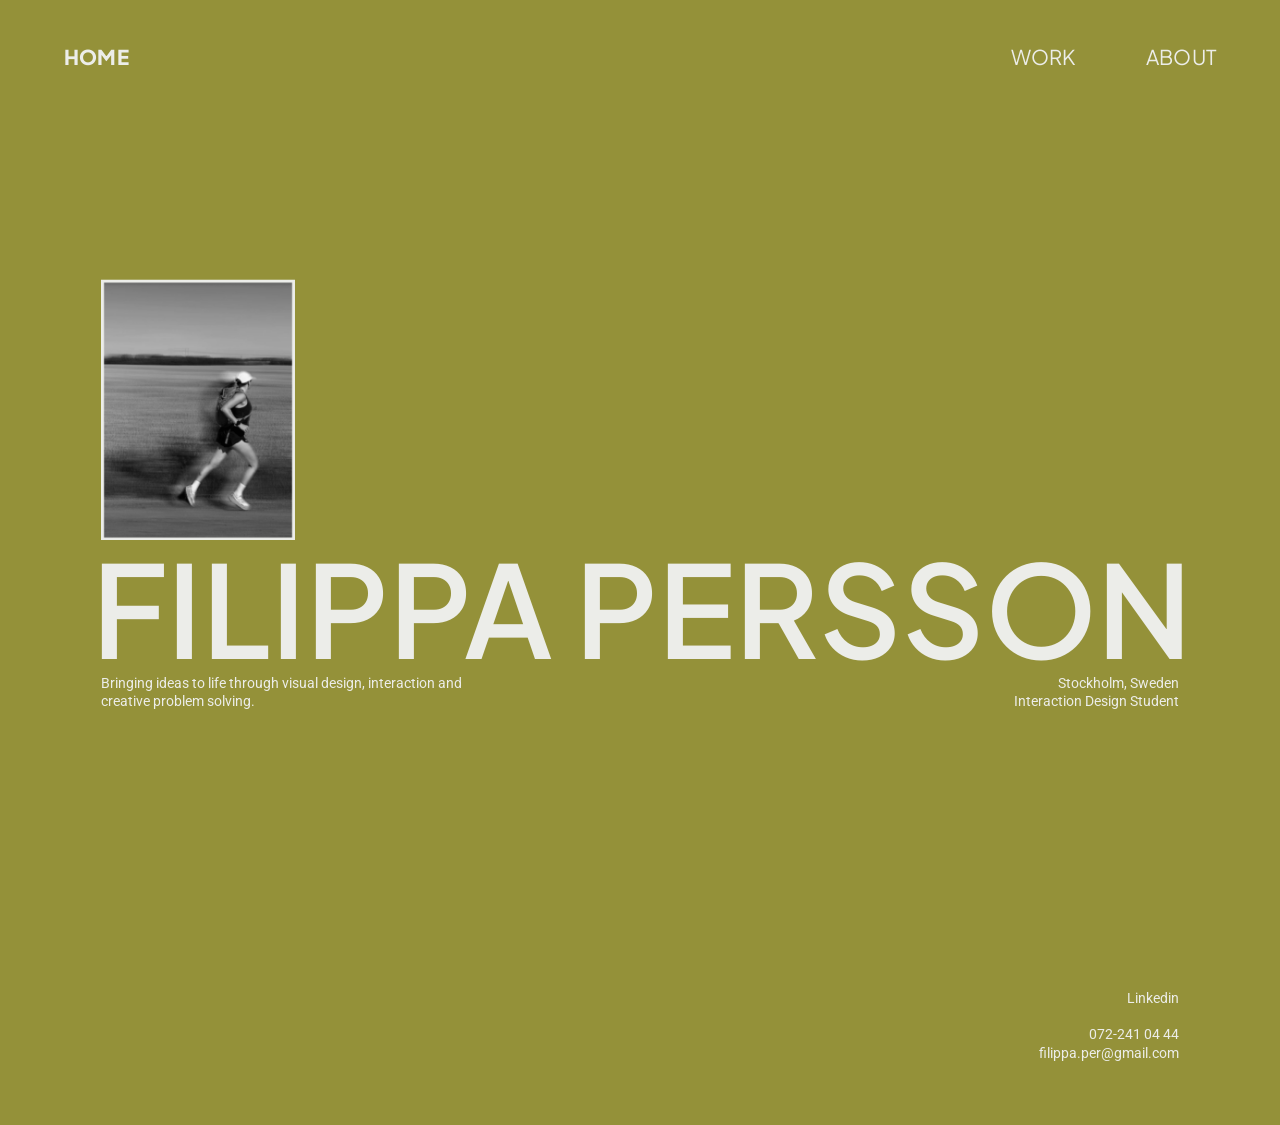
==== index.html @ 7ca0c6be "first commit" ====
<!DOCTYPE html>
<html lang="sv">
<head>
<meta name="theme-color" content="#949139">
<meta charset="UTF-8">
<meta name="viewport" content="width=device-width, initial-scale=1">
<title>Filippa Persson</title>
<link rel="preconnect" href="https://fonts.googleapis.com">
<link rel="preconnect" href="https://fonts.gstatic.com" crossorigin>
<link href="https://fonts.googleapis.com/css2?family=Plus+Jakarta+Sans:wght@500;600;700;800&family=Roboto:wght@300;400;500&display=swap" rel="stylesheet">
<link rel="stylesheet" href="style.css">
<style>
  :root { --nav-color: #ECEDE9; }

  /* Navbaren (layout, vikt, aktiv länk) styrs av style.css och är lika på alla sidor. */


  /* =====================================================================
     FÄRGER OCH TYPSNITT
     ===================================================================== */
  :root {
    --bg: #949139;
    --text: #ECEDE9;
    --heading-font: "Plus Jakarta Sans", sans-serif;
    --body-font: "Roboto", sans-serif;
    --content-left: 7.9vw;   /* vänster/höger marginal för innehållet */
    --hero-pad: max(var(--content-left), calc((100vw - 140vh) / 2));
  }

  /* ---------- Global typografi ---------- */
  html, body {
    margin: 0;
    background: var(--bg);
    color: var(--text);
    font-family: var(--body-font);
    font-weight: 400;
  }

  /* ---------- Hero ---------- */
  .hero {
    position: relative;
    min-height: 100vh;
    min-height: 100dvh;
    display: flex;
    flex-direction: column;
    justify-content: center;
    padding: 18vh var(--hero-pad) 8vh;
    margin-bottom: 25vh;
  }

  .hero__photo-wrap {
    width: 25vw;            /* startvärde, justeras av scriptet */
    overflow: hidden;
  }

  .hero__photo {
    display: block;
    width: 100%;            /* justeras av scriptet */
    max-width: none;
    height: auto;
  }

  .hero__name {
    margin: 1.4vh 0 0;
    font-family: var(--heading-font);
    font-weight: 600;
    font-size: 10vw;            /* startvärde, justeras av scriptet */
    line-height: 0.85;
    text-transform: uppercase;
    white-space: nowrap;
    letter-spacing: 0;
    color: var(--text);
  }

  .hero__meta {
    display: flex;
    justify-content: space-between;
    align-items: flex-start;
    gap: 2rem;
    margin-top: 1.4vh;
    font-family: var(--body-font);
    font-weight: 400;
    font-size: clamp(0.7rem, 1.1vw, 1.05rem);
    line-height: 1.3;
  }

  .hero__meta p { margin: 0; }
  .hero__meta p:last-child { text-align: right; }

  /* ---------- Kontakt ---------- */
  .hero__contact {
    position: absolute;
    right: var(--hero-pad);
    bottom: -18vh;
    text-align: right;
    font-family: var(--body-font);
    font-weight: 400;
    font-size: clamp(0.7rem, 1.1vw, 1.05rem);
    line-height: 1.3;
  }

  .hero__contact p { margin: 0; }
  .hero__contact p + p { margin-top: 1.3em; }

  .hero__contact a {
    color: inherit;
    text-decoration: none;
    transition: opacity 0.2s;
  }

  .hero__contact a:hover { opacity: 0.6; }


  /* ---------- Telefonnummer: klick kopierar numret ---------- */
  .phone { position: relative; display: inline-block; }

  .phone__btn {
    padding: 0;
    border: 0;
    background: none;
    color: inherit;
    font: inherit;
    cursor: pointer;
    transition: opacity 0.2s;
  }

  .phone__btn:hover { opacity: 0.6; }

  .phone__btn:focus-visible {
    outline: 2px solid var(--text);
    outline-offset: 4px;
  }

  /* Feedback som visas en kort stund efter kopiering */
  .phone__toast {
    position: absolute;
    right: 0;
    bottom: calc(100% + 0.6em);
    z-index: 5;
    padding: 0.45em 1em;
    background: var(--text);
    color: #000;
    text-align: left;
    white-space: nowrap;
    box-shadow: 0 4px 14px rgba(0, 0, 0, 0.18);
    opacity: 0;
    transform: translateY(4px);
    pointer-events: none;
    transition: opacity 0.2s, transform 0.2s;
  }

  .phone__toast.is-visible {
    opacity: 1;
    transform: translateY(0);
  }

  /* ---------- Mobil ---------- */
  @media (max-width: 600px) {
    .hero__meta { flex-direction: column; gap: 0.6rem; }
    .hero__meta p:last-child { text-align: left; }
    .hero__contact { position: static; text-align: left; margin-top: 2rem; }
    .phone__toast { right: auto; left: 0; }
  }

</style>
</head>
<body>

  <nav class="nav" aria-label="Huvudmeny">
    <a href="index.html" aria-current="page">Home</a>
    <div class="nav__right">
      <a href="work.html">Work</a>
      <a href="about.html">About</a>
    </div>
  </nav>

  <header class="hero" id="home">
    <div class="hero__photo-wrap">
      <img
        class="hero__photo"
        src="Springer.png"
        alt="Filippa Persson"
        decoding="async"
        fetchpriority="high"
      >
    </div>

    <h1 class="hero__name" id="heroName">Filippa Persson</h1>

    <div class="hero__meta">
      <p>Bringing ideas to life through visual design, interaction and<br>creative problem solving.</p>
      <p>Stockholm, Sweden<br>Interaction Design Student</p>
    </div>

    <address class="hero__contact" style="font-style: normal;">
      <p><a href="https://www.linkedin.com/in/persson-filippa" target="_blank" rel="noopener">Linkedin</a></p>
      <p>
        <span class="phone">
          <button class="phone__btn" id="phoneBtn" type="button" title="Klicka för att kopiera" aria-label="Kopiera telefonnumret 072-241 04 44">072-241 04 44</button>
          <span class="phone__toast" id="phoneToast" role="status" aria-live="polite">Telefonnumret kopierades</span>
        </span><br>
        <a href="mailto:filippa.per@gmail.com">filippa.per@gmail.com</a>
      </p>
    </address>
  </header>


  <script>
    const nameEl  = document.getElementById('heroName');
    const photoEl = document.querySelector('.hero__photo');
    const wrapEl  = document.querySelector('.hero__photo-wrap');
    const hero    = document.querySelector('.hero');
    const ctx     = document.createElement('canvas').getContext('2d');

    let frame = null;

    function findFrame() {
      const w = photoEl.naturalWidth, h = photoEl.naturalHeight;
      if (!w || !h) return;
      try {
        const c = document.createElement('canvas');
        c.width = w; c.height = h;
        const g = c.getContext('2d', { willReadFrequently: true });
        g.drawImage(photoEl, 0, 0);
        const d = g.getImageData(0, 0, w, h).data;
        let x0 = w, y0 = h, x1 = -1, y1 = -1;
        for (let y = 0; y < h; y++) {
          for (let x = 0; x < w; x++) {
            if (d[(y * w + x) * 4 + 3] > 20) {
              if (x < x0) x0 = x;
              if (x > x1) x1 = x;
              if (y < y0) y0 = y;
              if (y > y1) y1 = y;
            }
          }
        }
        if (x1 >= x0 && y1 >= y0) frame = { x: x0, y: y0, w: x1 - x0 + 1, h: y1 - y0 + 1 };
      } catch (e) {
        frame = null;
      }
    }

    function inkOf(text) {
      const m = ctx.measureText(text);
      return { left: m.actualBoundingBoxLeft, right: m.actualBoundingBoxRight,
               width: m.actualBoundingBoxLeft + m.actualBoundingBoxRight };
    }

    function layoutPhoto(targetW) {
      const nw = photoEl.naturalWidth, nh = photoEl.naturalHeight;
      if (!nw || !nh) { wrapEl.style.width = targetW + 'px'; return; }
      const f = frame || { x: 0, y: 0, w: nw, h: nh };
      const k = targetW / f.w;
      photoEl.style.width      = (nw * k) + 'px';
      photoEl.style.marginLeft = (-f.x * k) + 'px';
      photoEl.style.marginTop  = (-f.y * k) + 'px';
      wrapEl.style.width  = targetW + 'px';
      wrapEl.style.height = (f.h * k) + 'px';
    }

    function fitName() {
      const cs = getComputedStyle(hero);
      const avail = hero.clientWidth - parseFloat(cs.paddingLeft) - parseFloat(cs.paddingRight);

      const size = 200;
      ctx.font = `600 ${size}px "Plus Jakarta Sans", sans-serif`;

      const full  = inkOf(nameEl.textContent.trim().toUpperCase());
      const scale = avail / full.width;
      nameEl.style.fontSize = (size * scale) + 'px';
      nameEl.style.marginLeft = (full.left * scale) + 'px';

      layoutPhoto(inkOf('FILI').width * scale);
    }

    function onPhoto() { findFrame(); fitName(); }

    document.fonts.load('600 100px "Plus Jakarta Sans"').then(fitName);
    document.fonts.ready.then(fitName);
    if (photoEl.complete) onPhoto(); else photoEl.addEventListener('load', onPhoto);
    window.addEventListener('resize', fitName);
    fitName();
  </script>

  <script>
    // Klick på telefonnumret kopierar det och visar en kort bekräftelse
    (function () {
      const btn   = document.getElementById('phoneBtn');
      const toast = document.getElementById('phoneToast');
      if (!btn || !toast) return;
      const number = btn.textContent.trim();
      let timer;

      function fallbackCopy(text) {
        const ta = document.createElement('textarea');
        ta.value = text;
        ta.setAttribute('readonly', '');
        ta.style.position = 'fixed';
        ta.style.opacity = '0';
        document.body.appendChild(ta);
        ta.select();
        let ok = false;
        try { ok = document.execCommand('copy'); } catch (e) {}
        document.body.removeChild(ta);
        return ok;
      }

      function show(msg) {
        toast.textContent = msg;
        toast.classList.add('is-visible');
        clearTimeout(timer);
        timer = setTimeout(() => toast.classList.remove('is-visible'), 2000);
      }

      btn.addEventListener('click', async () => {
        let ok = false;
        try {
          await navigator.clipboard.writeText(number);
          ok = true;
        } catch (e) {
          ok = fallbackCopy(number);
        }
        show(ok ? 'Telefonnumret kopierades' : 'Kunde inte kopiera, markera numret manuellt');
      });
    })();
  </script>

  <script src="cursor.js"></script>

</body>
</html>
---- style.css ----
/* Alla vikter av Plus Jakarta Sans laddas här, en gång för alla sidor */
@import url("https://fonts.googleapis.com/css2?family=Plus+Jakarta+Sans:wght@200..800&display=swap");

:root {
  --bg: #949139;
  --text: #ECEDE9;
  --sans-heavy: "Plus Jakarta Sans", "Helvetica Neue", Arial, sans-serif;
  --serif: "Lora", Georgia, "Times New Roman", serif;
  --sans-light: "Roboto", "Helvetica Neue", Arial, sans-serif;
}

* {
  box-sizing: border-box;
  margin: 0;
  padding: 0;
}

html {
  scroll-behavior: smooth;
  overflow-y: scroll;
}

body {
  background: var(--bg);
  color: var(--text);
  font-family: var(--sans-light);
  font-weight: 400;
  overflow-x: hidden;
}

a {
  color: inherit;
  text-decoration: none;
}

a:focus-visible {
  outline: 2px solid var(--text);
  outline-offset: 4px;
}

/* ---------- Navigation ---------- */
:root { --nav-color: #ECEDE9; }
/* Tabbarens fontvikter: ändra bara här */
:root {
  --nav-weight: 400;          /* sidorna man inte är på */
  --nav-weight-active: 800;   /* sidan man är på */
}
/* =====================================================================
   NAVBAR – identisk på Home, Work och About (kopiera hela blocket
   oförändrat till alla sidor). Bara färgen styrs per sida via
   --nav-color.
   ===================================================================== */
html { overflow-y: scroll; }   /* alltid scrollist, så bredden är lika på alla sidor */

.nav {
  position: absolute !important;
  top: 2vh !important;
  left: 0 !important;
  right: 0 !important;
  margin: 0 !important;
  padding: 3vh 5vw !important;
  display: flex !important;
  justify-content: space-between !important;
  align-items: center !important;
  background: none !important;
  font-family: "Plus Jakarta Sans", "Helvetica Neue", Arial, sans-serif !important;
  font-weight: var(--nav-weight) !important;
  font-size: clamp(0.95rem, 1.6vw, 1.35rem) !important;
  line-height: 1.2 !important;
  letter-spacing: 0.01em !important;
  text-transform: uppercase !important;
  z-index: 3;
}

.nav__right {
  display: flex !important;
  gap: 5.5vw !important;
}

.nav a,
.nav a:link,
.nav a:visited,
.nav a:active {
  color: var(--nav-color) !important;
  font-family: "Plus Jakarta Sans", "Helvetica Neue", Arial, sans-serif !important;
  font-weight: var(--nav-weight) !important;
  font-size: inherit !important;
  line-height: 1.2 !important;
  text-decoration: none;
  transition: opacity 0.2s;
}

.nav a:hover { opacity: 0.6; }

/* Sidan man är på: fetare istället för understruken */
.nav a[aria-current="page"],
.nav a.active {
  font-weight: var(--nav-weight-active) !important;
  text-decoration: none !important;
}

/* Extra stark regel: vinner även om en sida har kvar gammal navbar-CSS inline */
html body .nav a[aria-current="page"],
html body .nav a.active {
  font-weight: var(--nav-weight-active) !important;
  text-decoration: none !important;
  text-decoration-line: none !important;
}

html body .nav a:not([aria-current="page"]):not(.active) {
  font-weight: var(--nav-weight) !important;
  text-decoration: none !important;
}
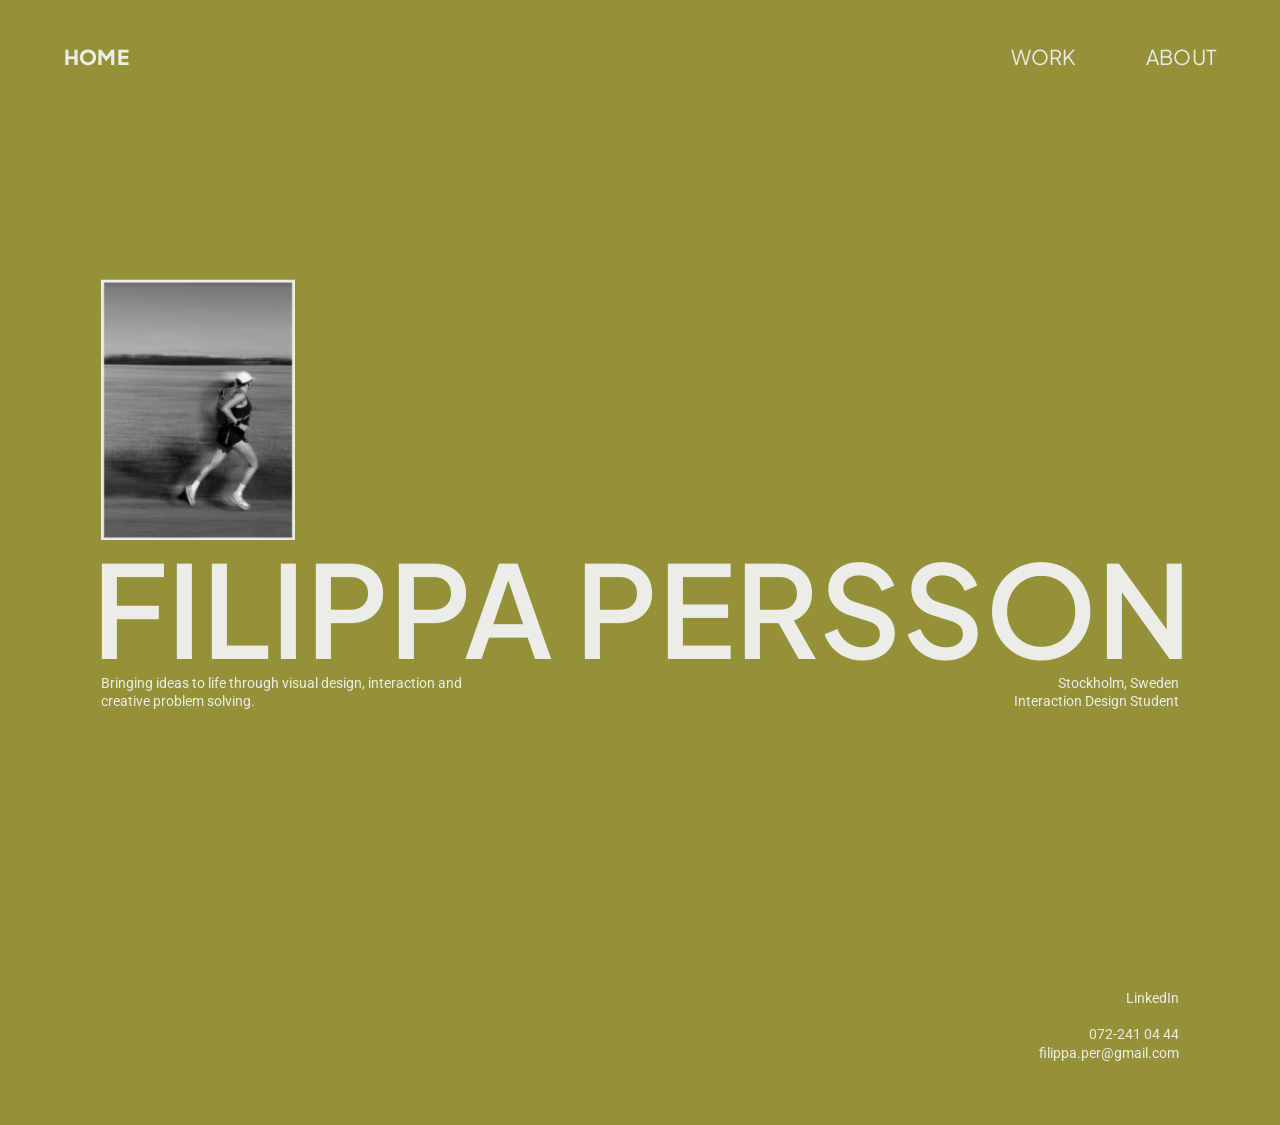
==== commit 35c9e522: "Uppdaterar About- och Home-sidan" ====
--- a/index.html
+++ b/index.html
@@ -193,7 +193,7 @@
     </div>
 
     <address class="hero__contact" style="font-style: normal;">
-      <p><a href="https://www.linkedin.com/in/persson-filippa" target="_blank" rel="noopener">Linkedin</a></p>
+      <p><a href="https://www.linkedin.com/in/persson-filippa" target="_blank" rel="noopener">LinkedIn</a></p>
       <p>
         <span class="phone">
           <button class="phone__btn" id="phoneBtn" type="button" title="Klicka för att kopiera" aria-label="Kopiera telefonnumret 072-241 04 44">072-241 04 44</button>
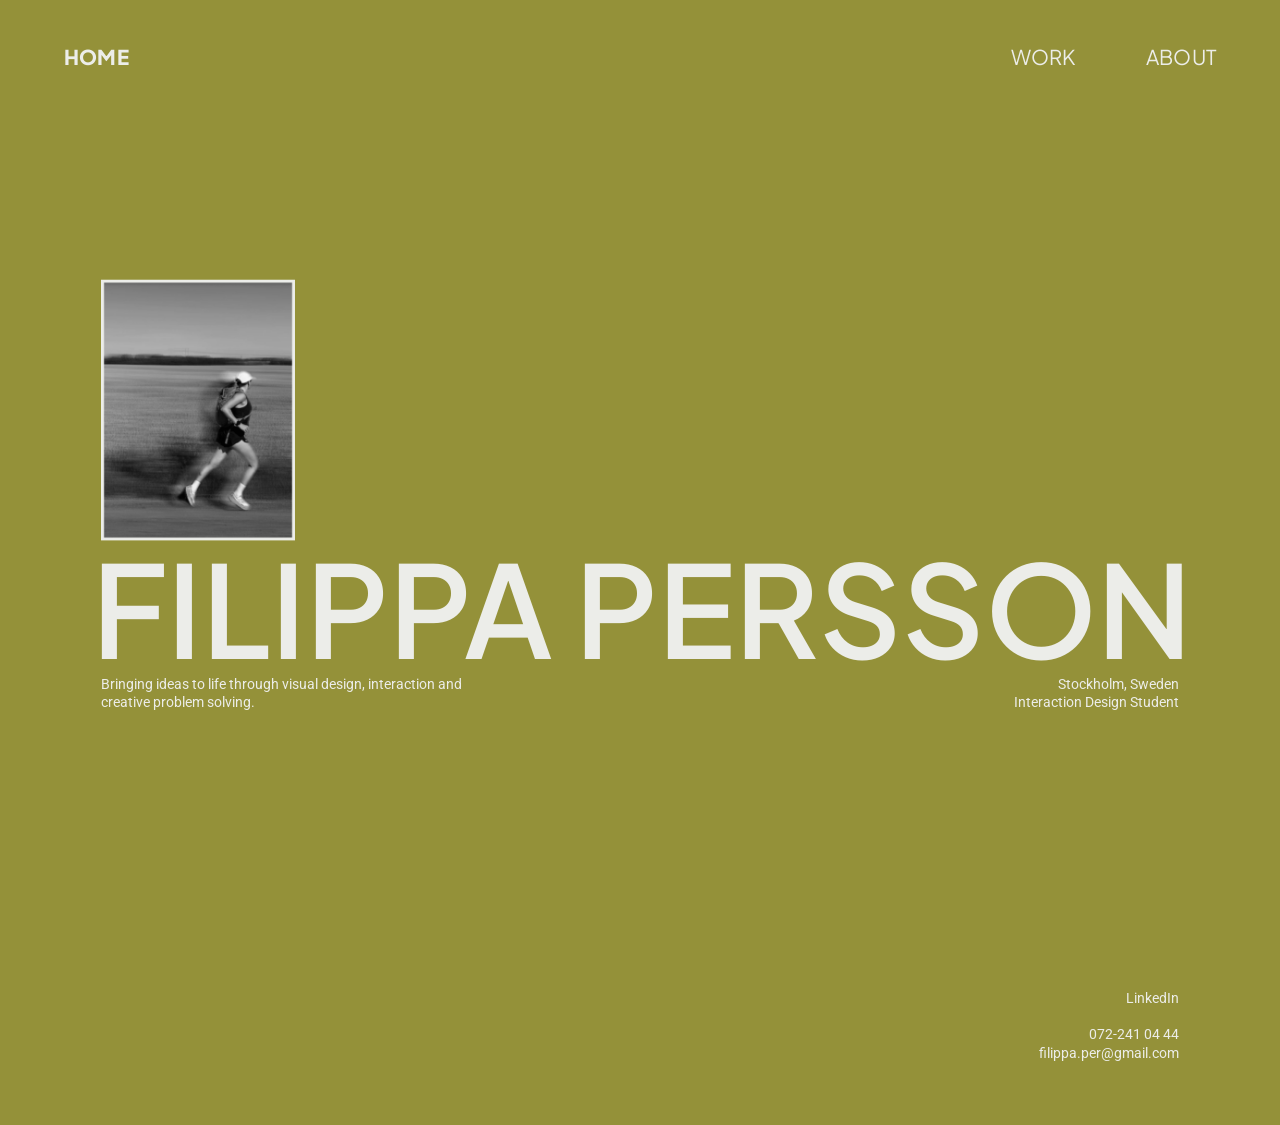
==== commit 8d3be423: "Ny work-sida med tidslinje och snabbare bildladdning" ====
--- a/index.html
+++ b/index.html
@@ -5,6 +5,10 @@
 <meta charset="UTF-8">
 <meta name="viewport" content="width=device-width, initial-scale=1">
 <title>Filippa Persson</title>
+<link rel="preload" as="image" href="Springer.png" fetchpriority="high">
+<link rel="prefetch" as="image" href="Portratt.png">
+<link rel="prefetch" as="image" href="ClaudePotate.png?v=2">
+<link rel="prefetch" as="image" href="GetYourGuide.png">
 <link rel="preconnect" href="https://fonts.googleapis.com">
 <link rel="preconnect" href="https://fonts.gstatic.com" crossorigin>
 <link href="https://fonts.googleapis.com/css2?family=Plus+Jakarta+Sans:wght@500;600;700;800&family=Roboto:wght@300;400;500&display=swap" rel="stylesheet">
@@ -109,6 +113,9 @@
   }
 
   .hero__contact a:hover { opacity: 0.6; }
+
+  /* Rubrikerna "Phone" och "Mail" visas bara på mobil */
+  .contact__label { display: none; }
 
 
   /* ---------- Telefonnummer: klick kopierar numret ---------- */
@@ -154,12 +161,44 @@
     transform: translateY(0);
   }
 
-  /* ---------- Mobil ---------- */
+  /* ---------- Mobil ----------
+     Bild + namn + beskrivning nära mitten av första skärmen,
+     kontakten ligger under skärmkanten och syns när man scrollar. */
   @media (max-width: 600px) {
-    .hero__meta { flex-direction: column; gap: 0.6rem; }
-    .hero__meta p:last-child { text-align: left; }
-    .hero__contact { position: static; text-align: left; margin-top: 2rem; }
-    .phone__toast { right: auto; left: 0; }
+    .hero {
+      justify-content: flex-start;
+      min-height: 0;
+      padding-top: 36vh;       /* var 32vh, högre tal = innehållet längre ner */
+      padding-bottom: 12vh;
+      margin-bottom: 0;
+    }
+
+    /* Bara beskrivningen visas; "Stockholm, Sweden..." döljs */
+    .hero__meta { flex-direction: column; gap: 0; }
+    .hero__meta p:first-child { font-size: clamp(0.62rem, 2.6vw, 1rem); }
+    .hero__meta p:last-child { display: none; }
+
+    /* Kontaktblocket: långt ner (utanför första skärmen), högerjusterat */
+    .hero__contact {
+      position: static;
+      align-self: flex-end;
+      margin-top: 45vh;        /* högre tal = längre ner, mer scroll */
+      padding-top: 0;
+      text-align: right;
+      font-size: clamp(0.8rem, 3.3vw, 1.15rem);
+    }
+
+    .hero__contact br { display: none; }
+    .hero__contact a,
+    .phone__btn { font-weight: 500; }
+
+    .contact__label {
+      display: block;
+      font-weight: 300;
+    }
+    .contact__label--mail { margin-top: 1.3em; }
+
+    .phone__toast { right: 0; }
   }
 
 </style>
@@ -195,10 +234,12 @@
     <address class="hero__contact" style="font-style: normal;">
       <p><a href="https://www.linkedin.com/in/persson-filippa" target="_blank" rel="noopener">LinkedIn</a></p>
       <p>
+        <span class="contact__label">Phone</span>
         <span class="phone">
           <button class="phone__btn" id="phoneBtn" type="button" title="Klicka för att kopiera" aria-label="Kopiera telefonnumret 072-241 04 44">072-241 04 44</button>
           <span class="phone__toast" id="phoneToast" role="status" aria-live="polite">Telefonnumret kopierades</span>
         </span><br>
+        <span class="contact__label contact__label--mail">Mail</span>
         <a href="mailto:filippa.per@gmail.com">filippa.per@gmail.com</a>
       </p>
     </address>
@@ -214,14 +255,18 @@
 
     let frame = null;
 
+    // Söker av en nedskalad kopia (max 300 px) i stället för hela bilden,
+    // så att det går på millisekunder även med en stor PNG.
     function findFrame() {
-      const w = photoEl.naturalWidth, h = photoEl.naturalHeight;
-      if (!w || !h) return;
+      const nw = photoEl.naturalWidth, nh = photoEl.naturalHeight;
+      if (!nw || !nh) return;
       try {
+        const sc = Math.min(1, 300 / Math.max(nw, nh));
+        const w = Math.max(1, Math.round(nw * sc)), h = Math.max(1, Math.round(nh * sc));
         const c = document.createElement('canvas');
         c.width = w; c.height = h;
         const g = c.getContext('2d', { willReadFrequently: true });
-        g.drawImage(photoEl, 0, 0);
+        g.drawImage(photoEl, 0, 0, w, h);
         const d = g.getImageData(0, 0, w, h).data;
         let x0 = w, y0 = h, x1 = -1, y1 = -1;
         for (let y = 0; y < h; y++) {
@@ -234,7 +279,9 @@
             }
           }
         }
-        if (x1 >= x0 && y1 >= y0) frame = { x: x0, y: y0, w: x1 - x0 + 1, h: y1 - y0 + 1 };
+        if (x1 >= x0 && y1 >= y0) {
+          frame = { x: x0 / sc, y: y0 / sc, w: (x1 - x0 + 1) / sc, h: (y1 - y0 + 1) / sc };
+        }
       } catch (e) {
         frame = null;
       }
@@ -277,7 +324,7 @@
 
     document.fonts.load('600 100px "Plus Jakarta Sans"').then(fitName);
     document.fonts.ready.then(fitName);
-    if (photoEl.complete) onPhoto(); else photoEl.addEventListener('load', onPhoto);
+    if (photoEl.complete && photoEl.naturalWidth) onPhoto(); else photoEl.addEventListener('load', onPhoto, { once: true });
     window.addEventListener('resize', fitName);
     fitName();
   </script>
--- a/style.css
+++ b/style.css
@@ -18,6 +18,11 @@
 html {
   scroll-behavior: smooth;
   overflow-y: scroll;
+}
+
+/* Skalar hela sajten proportionellt på skärmar bredare än ca 1500px */
+html {
+  font-size: clamp(16px, calc(100vw / 94.5), 44px);
 }
 
 body {
